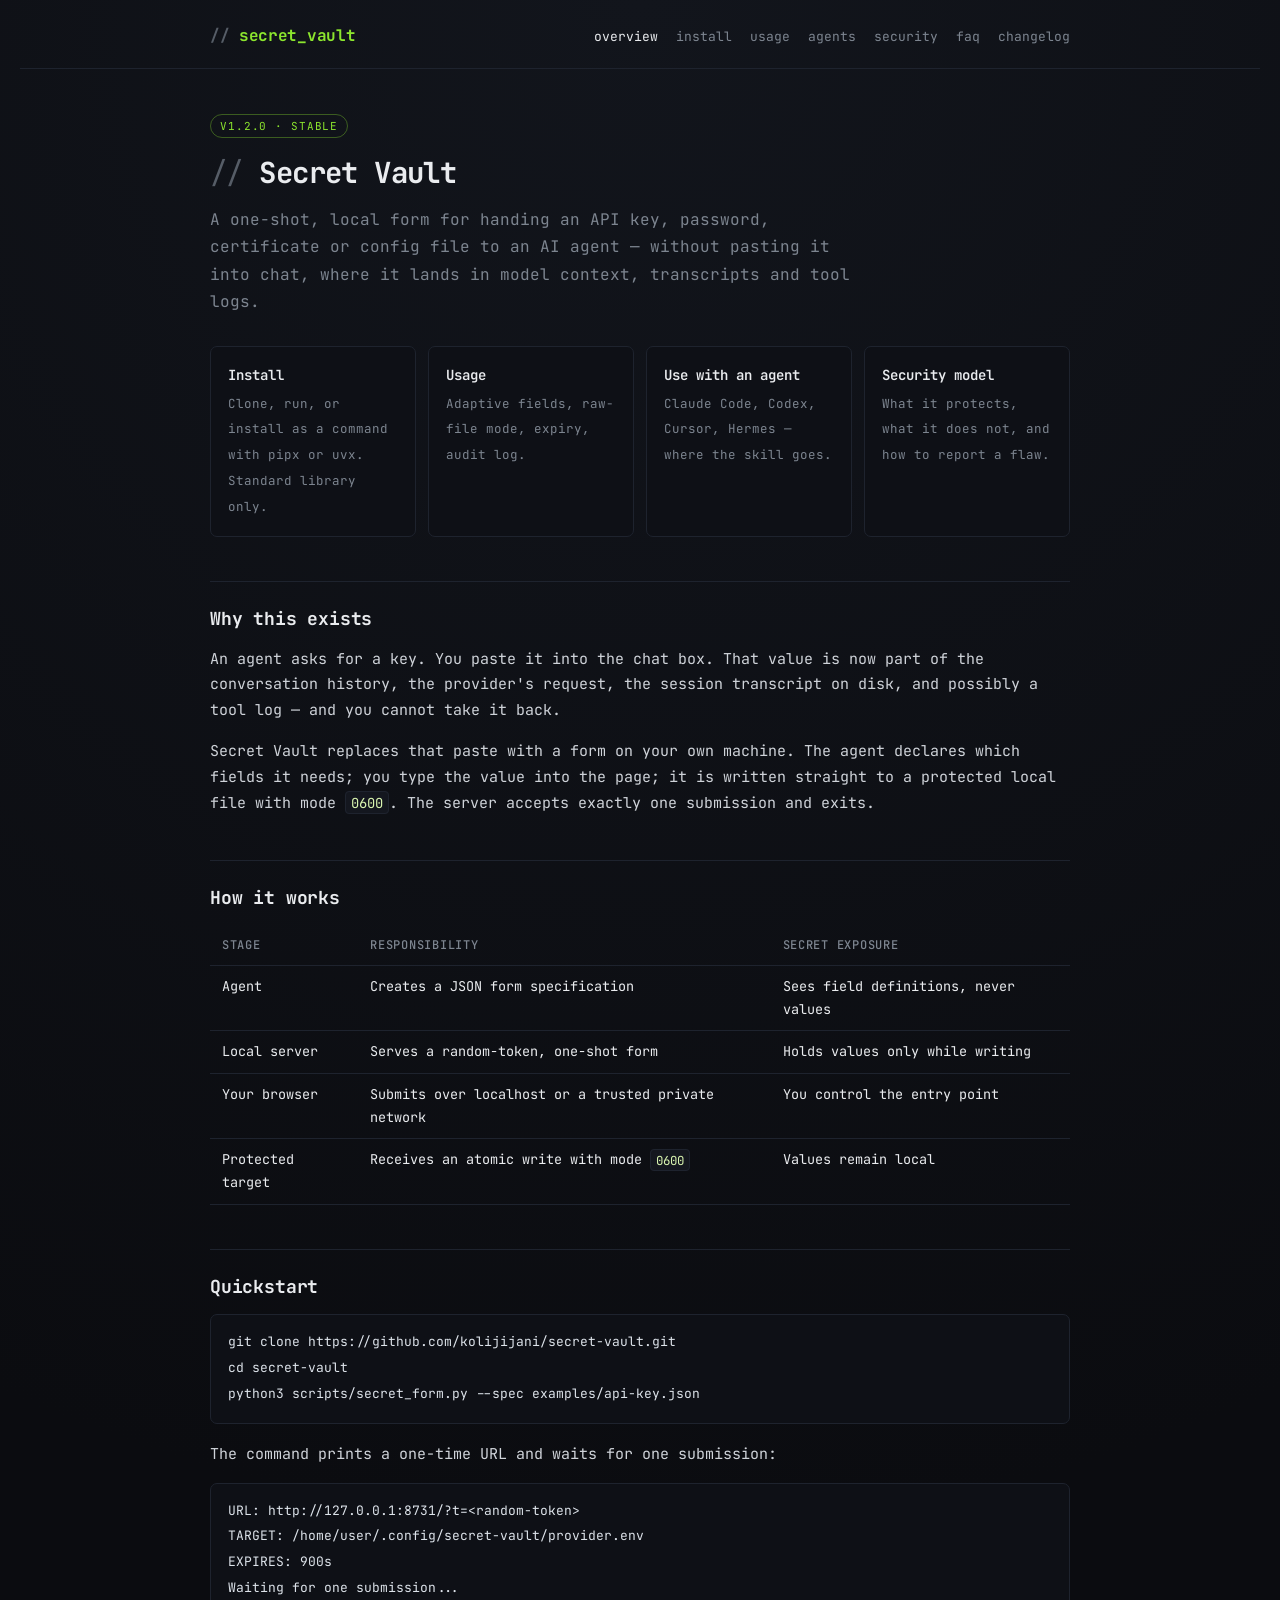
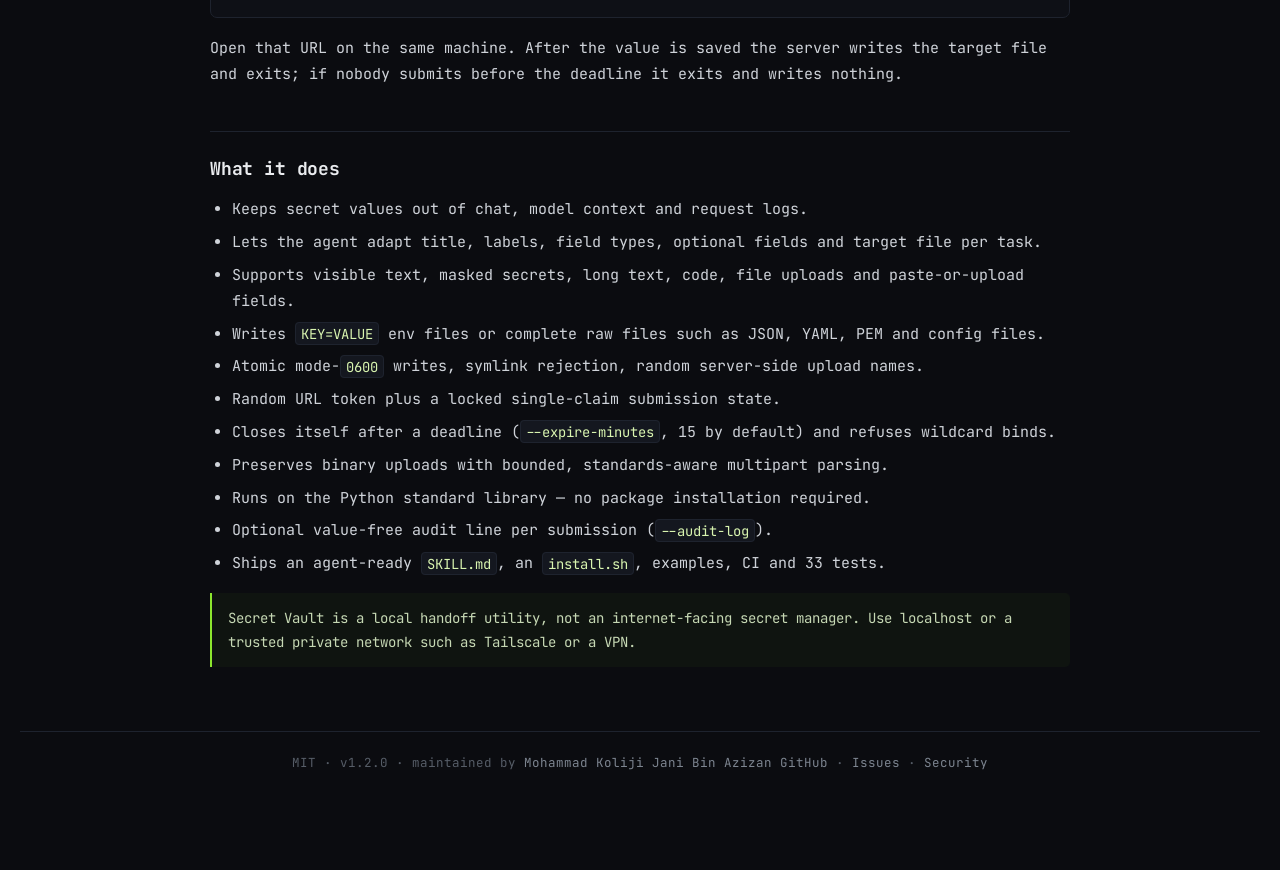
==== docs/index.html @ a6ffc3b7 "docs: publish documentation site on GitHub Pages Adds an eight-page docs site generated by scripts/b" ====
<!doctype html>
<html lang="en">
<head>
<meta charset="utf-8">
<meta name="viewport" content="width=device-width,initial-scale=1">
<title>Secret Vault — give an API key to an AI agent without pasting it in chat</title>
<meta name="description" content="One-shot local form for handing secrets to AI agents. The agent declares the fields, you type the value into a local page, it is written straight to a mode-0600 file. Standard library only.">
<link rel="canonical" href="https://kolijijani.github.io/secret-vault/index.html">
<meta property="og:type" content="website">
<meta property="og:site_name" content="Secret Vault">
<meta property="og:title" content="Secret Vault — give an API key to an AI agent without pasting it in chat">
<meta property="og:description" content="One-shot local form for handing secrets to AI agents. The agent declares the fields, you type the value into a local page, it is written straight to a mode-0600 file. Standard library only.">
<meta property="og:url" content="https://kolijijani.github.io/secret-vault/index.html">
<meta property="og:image" content="https://kolijijani.github.io/secret-vault/social-preview.png">
<meta name="twitter:card" content="summary_large_image">
<meta name="twitter:title" content="Secret Vault — give an API key to an AI agent without pasting it in chat">
<meta name="twitter:description" content="One-shot local form for handing secrets to AI agents. The agent declares the fields, you type the value into a local page, it is written straight to a mode-0600 file. Standard library only.">
<meta name="twitter:image" content="https://kolijijani.github.io/secret-vault/social-preview.png">
<meta name="theme-color" content="#0B0C10">
<link rel="preconnect" href="https://fonts.googleapis.com">
<link rel="preconnect" href="https://fonts.gstatic.com" crossorigin>
<link href="https://fonts.googleapis.com/css2?family=JetBrains+Mono:wght@400;500;700&display=swap" rel="stylesheet">
<link rel="stylesheet" href="assets/style.css">
<link rel="icon" href="data:image/svg+xml,<svg xmlns='http://www.w3.org/2000/svg' viewBox='0 0 32 32'><rect width='32' height='32' rx='6' fill='%230B0C10'/><text x='16' y='23' font-family='monospace' font-size='18' font-weight='700' text-anchor='middle' fill='%238CE62E'>//</text></svg>">
<script type="application/ld+json">
{"@context":"https://schema.org","@type":"SoftwareApplication",
"name":"Secret Vault","applicationCategory":"DeveloperApplication",
"operatingSystem":"Linux, macOS","softwareVersion":"1.2.0",
"description":"One-shot local form for handing secrets to AI agents without putting them in chat.",
"url":"https://kolijijani.github.io/secret-vault/","downloadUrl":"https://github.com/kolijijani/secret-vault",
"license":"https://opensource.org/licenses/MIT",
"offers":{"@type":"Offer","price":"0","priceCurrency":"USD"},
"author":{"@type":"Person","name":"Mohammad Koliji Jani Bin Azizan","url":"https://github.com/kolijijani"}}
</script>
</head>
<body>
<header class="site"><div class="wrap">
  <a class="logo" href="index.html"><span class="slash">//</span> secret<span class="vault">_vault</span></a>
  <nav class="site"><a href="index.html" aria-current="page">overview</a><a href="install.html">install</a><a href="usage.html">usage</a><a href="agents.html">agents</a><a href="security.html">security</a><a href="faq.html">faq</a><a href="changelog.html">changelog</a></nav>
</div></header>
<main class="wrap">

<span class="pill">v1.2.0 · stable</span>
<h1><span class="slash">//</span> Secret Vault</h1>
<p class="lede">A one-shot, local form for handing an API key, password, certificate or config file to
an AI agent — without pasting it into chat, where it lands in model context, transcripts and tool logs.</p>

<div class="cards">
  <a class="card" href="install.html"><b>Install</b><span>Clone, run, or install as a command with pipx or uvx. Standard library only.</span></a>
  <a class="card" href="usage.html"><b>Usage</b><span>Adaptive fields, raw-file mode, expiry, audit log.</span></a>
  <a class="card" href="agents.html"><b>Use with an agent</b><span>Claude Code, Codex, Cursor, Hermes — where the skill goes.</span></a>
  <a class="card" href="security.html"><b>Security model</b><span>What it protects, what it does not, and how to report a flaw.</span></a>
</div>

<h2>Why this exists</h2>
<p>An agent asks for a key. You paste it into the chat box. That value is now part of the conversation
history, the provider's request, the session transcript on disk, and possibly a tool log — and you cannot
take it back.</p>
<p>Secret Vault replaces that paste with a form on your own machine. The agent declares which fields it
needs; you type the value into the page; it is written straight to a protected local file with mode
<code>0600</code>. The server accepts exactly one submission and exits.</p>

<h2>How it works</h2>
<table>
<tr><th>Stage</th><th>Responsibility</th><th>Secret exposure</th></tr>
<tr><td>Agent</td><td>Creates a JSON form specification</td><td>Sees field definitions, never values</td></tr>
<tr><td>Local server</td><td>Serves a random-token, one-shot form</td><td>Holds values only while writing</td></tr>
<tr><td>Your browser</td><td>Submits over localhost or a trusted private network</td><td>You control the entry point</td></tr>
<tr><td>Protected target</td><td>Receives an atomic write with mode <code>0600</code></td><td>Values remain local</td></tr>
</table>

<h2>Quickstart</h2>
<pre><code>git clone https://github.com/kolijijani/secret-vault.git
cd secret-vault
python3 scripts/secret_form.py --spec examples/api-key.json</code></pre>
<p>The command prints a one-time URL and waits for one submission:</p>
<pre><code>URL: http://127.0.0.1:8731/?t=&lt;random-token&gt;
TARGET: /home/user/.config/secret-vault/provider.env
EXPIRES: 900s
Waiting for one submission...</code></pre>
<p>Open that URL on the same machine. After the value is saved the server writes the target file and
exits; if nobody submits before the deadline it exits and writes nothing.</p>

<h2>What it does</h2>
<ul>
<li>Keeps secret values out of chat, model context and request logs.</li>
<li>Lets the agent adapt title, labels, field types, optional fields and target file per task.</li>
<li>Supports visible text, masked secrets, long text, code, file uploads and paste-or-upload fields.</li>
<li>Writes <code>KEY=VALUE</code> env files or complete raw files such as JSON, YAML, PEM and config files.</li>
<li>Atomic mode-<code>0600</code> writes, symlink rejection, random server-side upload names.</li>
<li>Random URL token plus a locked single-claim submission state.</li>
<li>Closes itself after a deadline (<code>--expire-minutes</code>, 15 by default) and refuses wildcard binds.</li>
<li>Preserves binary uploads with bounded, standards-aware multipart parsing.</li>
<li>Runs on the Python standard library — no package installation required.</li>
<li>Optional value-free audit line per submission (<code>--audit-log</code>).</li>
<li>Ships an agent-ready <code>SKILL.md</code>, an <code>install.sh</code>, examples, CI and 33 tests.</li>
</ul>

<div class="note">Secret Vault is a local handoff utility, not an internet-facing secret manager.
Use localhost or a trusted private network such as Tailscale or a VPN.</div>
</main>
<footer class="site"><div class="wrap">
  <span>MIT · v1.2.0 · maintained by <a href="https://github.com/kolijijani">Mohammad Koliji Jani Bin Azizan</a></span>
  <span><a href="https://github.com/kolijijani/secret-vault">GitHub</a> · <a href="https://github.com/kolijijani/secret-vault/issues">Issues</a> · <a href="https://github.com/kolijijani/secret-vault/blob/main/SECURITY.md">Security</a></span>
</div></footer>
</body>
</html>
---- docs/assets/style.css ----
/* secret-vault docs — dark terminal identity, matches docs/banner.png */
:root{
  --bg:#0B0C10; --bg-glow:#12151C; --surface:#0E1016; --line:#1E232E;
  --ink:#EAECEF; --muted:#7D8590; --dim:#565D67; --accent:#8CE62E;
  --mono:"JetBrains Mono",ui-monospace,SFMono-Regular,Menlo,Consolas,monospace;
  --maxw:860px;
}
*{box-sizing:border-box;margin:0;padding:0}
html{scroll-behavior:smooth}
body{
  background:radial-gradient(circle at 50% 0%,var(--bg-glow) 0%,var(--bg) 60%) no-repeat,var(--bg);
  color:var(--ink);font-family:var(--mono);font-size:15px;line-height:1.72;
  -webkit-font-smoothing:antialiased;padding:0 20px 96px;
}
.wrap{max-width:var(--maxw);margin:0 auto}
a{color:var(--accent);text-decoration:none;border-bottom:1px solid rgba(140,230,46,.28)}
a:hover{border-bottom-color:var(--accent)}
header.site{border-bottom:1px solid var(--line);padding:22px 0 18px;margin-bottom:44px}
header.site .wrap{display:flex;flex-wrap:wrap;gap:16px;align-items:baseline;justify-content:space-between}
.logo{font-weight:700;font-size:16px;letter-spacing:-.02em;border:0}
.logo .slash{color:var(--dim)}
.logo .vault{color:var(--accent)}
nav.site{display:flex;flex-wrap:wrap;gap:18px;font-size:13px}
nav.site a{color:var(--muted);border:0}
nav.site a:hover,nav.site a[aria-current="page"]{color:var(--ink)}
h1{font-size:29px;line-height:1.28;letter-spacing:-.02em;margin:0 0 14px}
h1 .slash{color:var(--dim);font-weight:400}
h2{font-size:18px;letter-spacing:-.01em;margin:44px 0 12px;padding-top:22px;border-top:1px solid var(--line)}
h3{font-size:15px;margin:26px 0 8px;color:var(--ink)}
p{margin:0 0 15px;color:#CFD3D9}
.lede{font-size:16px;color:var(--muted);margin-bottom:30px;max-width:66ch}
ul,ol{margin:0 0 16px;padding-left:22px;color:#CFD3D9}
li{margin:0 0 7px}
code{font-family:var(--mono);font-size:.92em;background:#14171F;border:1px solid var(--line);
  border-radius:4px;padding:1.5px 5px;color:#D9F5B0}
pre{background:var(--surface);border:1px solid var(--line);border-radius:7px;padding:15px 17px;
  overflow-x:auto;max-width:100%;margin:0 0 18px}
pre code{background:none;border:0;padding:0;color:#DDE3EA;font-size:13px;line-height:1.65}
table{width:100%;border-collapse:collapse;margin:0 0 20px;font-size:13.5px}
th,td{text-align:left;padding:9px 12px;border-bottom:1px solid var(--line);vertical-align:top}
th{color:var(--muted);font-weight:500;font-size:12px;text-transform:uppercase;letter-spacing:.06em}
td code{white-space:nowrap}
.note{border-left:2px solid var(--accent);background:#0F1410;padding:13px 16px;margin:0 0 20px;
  border-radius:0 5px 5px 0;color:#C6D8B4;font-size:14px}
.warn{border-left:2px solid #E2A03F;background:#161208;padding:13px 16px;margin:0 0 20px;
  border-radius:0 5px 5px 0;color:#E4CBA1;font-size:14px}
.cards{display:grid;grid-template-columns:repeat(auto-fit,minmax(180px,1fr));gap:12px;margin:0 0 24px}
.card{display:block;background:var(--surface);border:1px solid var(--line);border-radius:7px;
  padding:16px 17px;border-bottom-width:1px}
.card:hover{border-color:#2C3444}
.card b{display:block;color:var(--ink);font-size:14px;margin-bottom:4px;font-weight:600}
.card span{color:var(--muted);font-size:12.5px;line-height:1.55}
footer.site{border-top:1px solid var(--line);margin-top:64px;padding-top:20px;
  color:var(--dim);font-size:12.5px;display:flex;flex-wrap:wrap;gap:10px;justify-content:space-between}
footer.site a{color:var(--muted);border:0}
.pill{display:inline-block;font-size:11px;letter-spacing:.08em;text-transform:uppercase;
  color:var(--accent);border:1px solid rgba(140,230,46,.35);border-radius:999px;
  padding:2px 9px;margin-bottom:16px}
@media (max-width:600px){
  body{font-size:14.5px;padding:0 16px 72px}
  h1{font-size:24px}
  header.site .wrap{flex-direction:column;gap:10px}
  td code{white-space:normal;word-break:break-word}
  table{table-layout:fixed;width:100%}
  th,td{padding:8px 8px;word-break:break-word}
  .wrap{overflow-x:hidden}
}
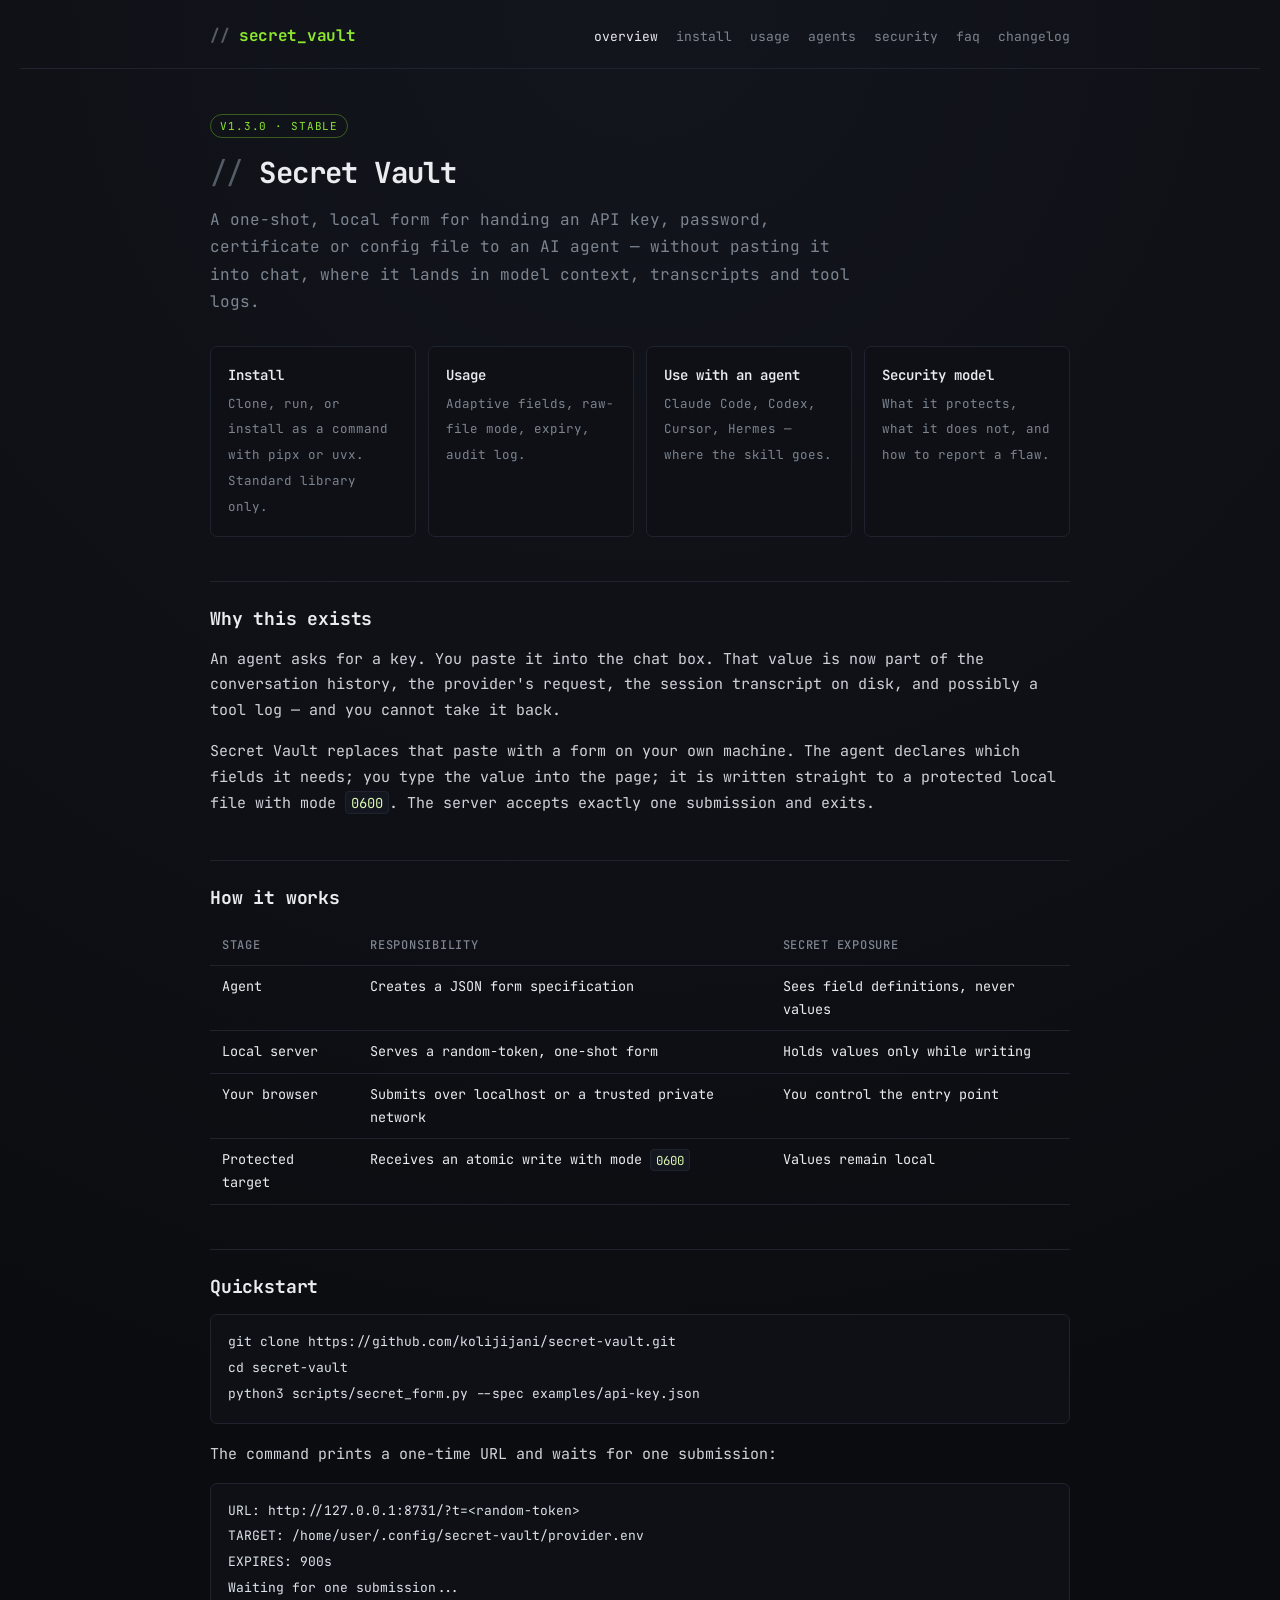
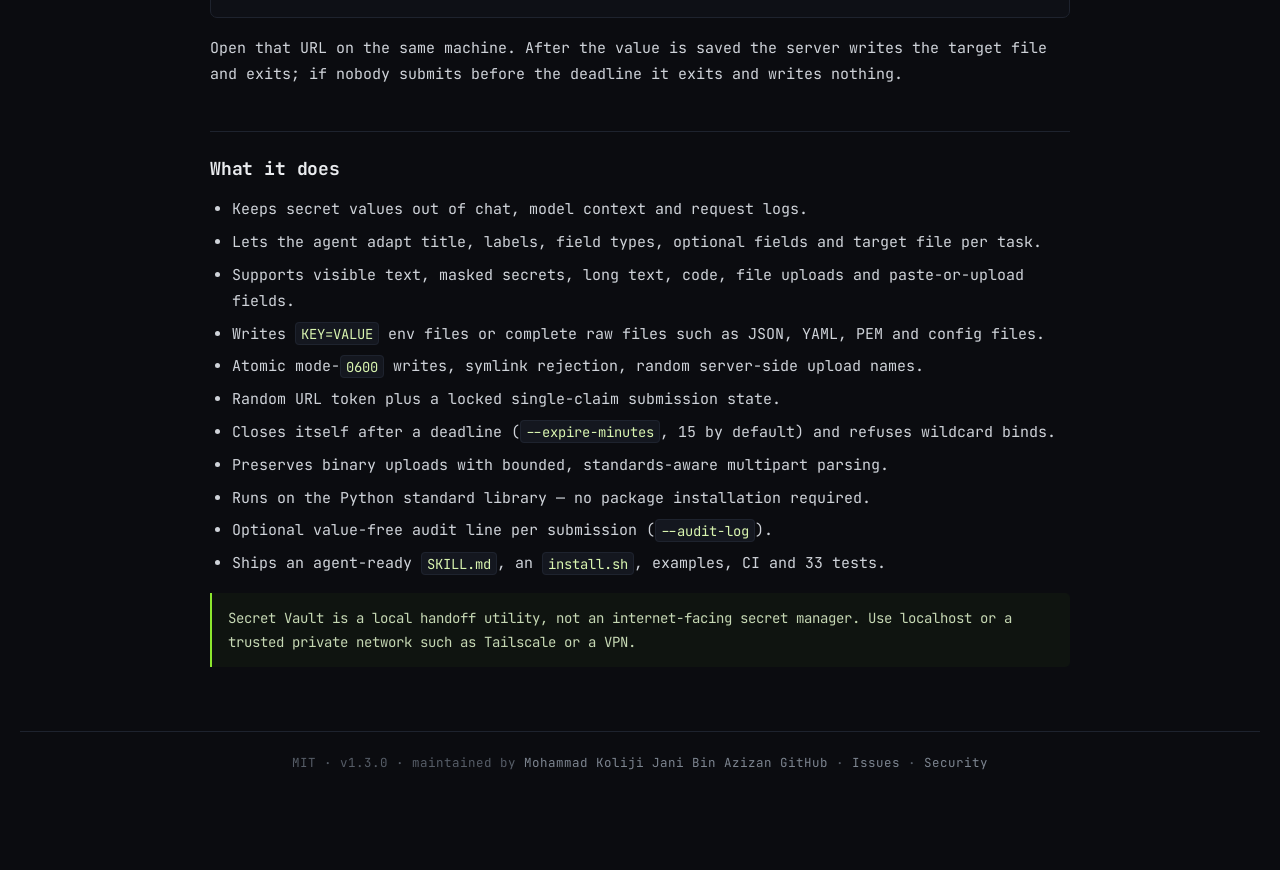
==== commit 4ccc6a37: "release: publish to PyPI as agent-secret-form v1.3.0 The PyPI name secret-vault belongs to an unrela" ====
--- a/docs/index.html
+++ b/docs/index.html
@@ -25,7 +25,7 @@
 <script type="application/ld+json">
 {"@context":"https://schema.org","@type":"SoftwareApplication",
 "name":"Secret Vault","applicationCategory":"DeveloperApplication",
-"operatingSystem":"Linux, macOS","softwareVersion":"1.2.0",
+"operatingSystem":"Linux, macOS","softwareVersion":"1.3.0",
 "description":"One-shot local form for handing secrets to AI agents without putting them in chat.",
 "url":"https://kolijijani.github.io/secret-vault/","downloadUrl":"https://github.com/kolijijani/secret-vault",
 "license":"https://opensource.org/licenses/MIT",
@@ -40,7 +40,7 @@
 </div></header>
 <main class="wrap">
 
-<span class="pill">v1.2.0 · stable</span>
+<span class="pill">v1.3.0 · stable</span>
 <h1><span class="slash">//</span> Secret Vault</h1>
 <p class="lede">A one-shot, local form for handing an API key, password, certificate or config file to
 an AI agent — without pasting it into chat, where it lands in model context, transcripts and tool logs.</p>
@@ -100,7 +100,7 @@
 Use localhost or a trusted private network such as Tailscale or a VPN.</div>
 </main>
 <footer class="site"><div class="wrap">
-  <span>MIT · v1.2.0 · maintained by <a href="https://github.com/kolijijani">Mohammad Koliji Jani Bin Azizan</a></span>
+  <span>MIT · v1.3.0 · maintained by <a href="https://github.com/kolijijani">Mohammad Koliji Jani Bin Azizan</a></span>
   <span><a href="https://github.com/kolijijani/secret-vault">GitHub</a> · <a href="https://github.com/kolijijani/secret-vault/issues">Issues</a> · <a href="https://github.com/kolijijani/secret-vault/blob/main/SECURITY.md">Security</a></span>
 </div></footer>
 </body>
